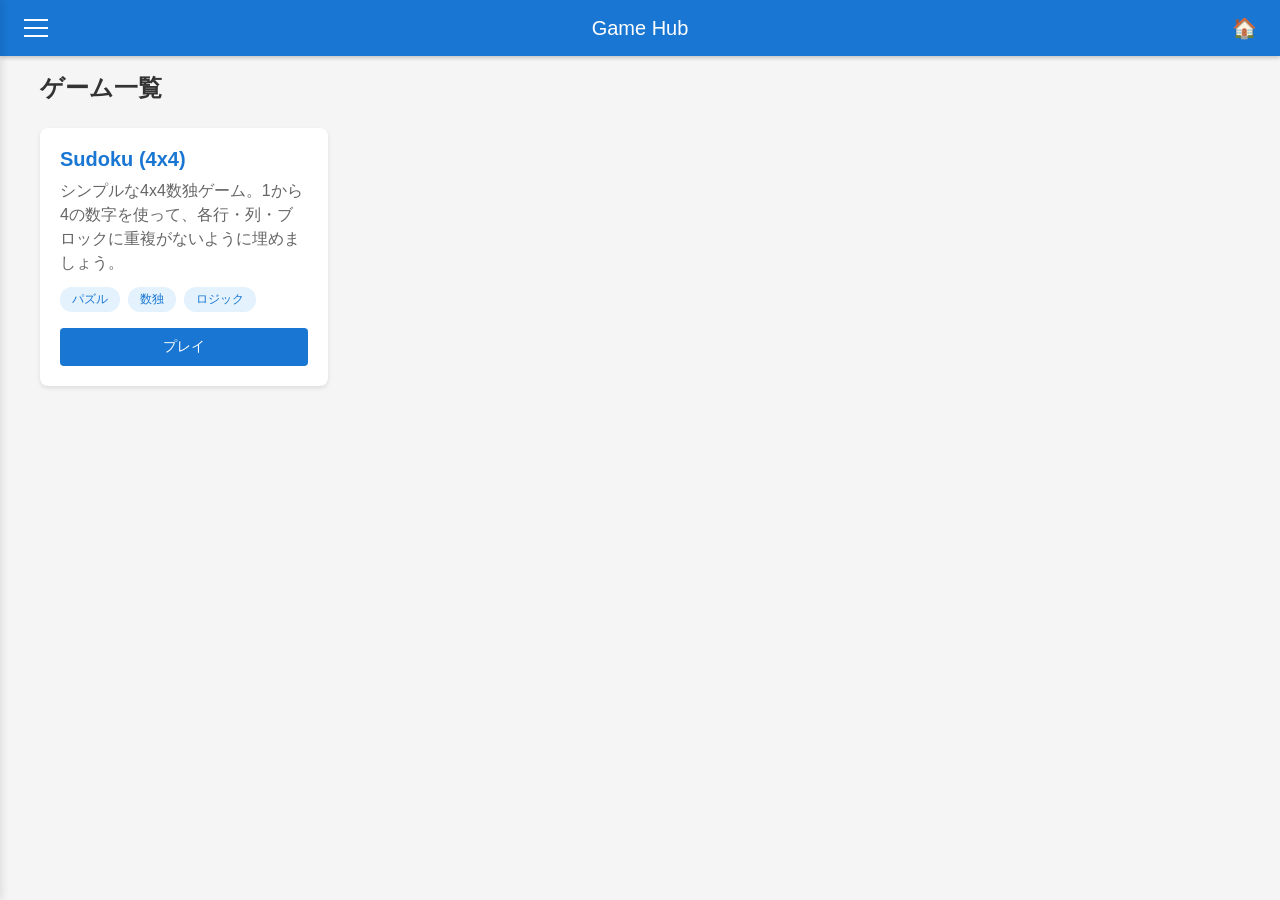
==== index.html @ f3b181ba "Add Game Hub infrastructure and Sudoku game Co-authored-by: HarekanaTakahashi <63778886+HarekanaTaka" ====
<!DOCTYPE html>
<html lang="ja">
<head>
    <meta charset="UTF-8">
    <meta name="viewport" content="width=device-width, initial-scale=1.0">
    <title>Game Hub</title>
    <link rel="stylesheet" href="assets/css/styles.css">
</head>
<body>
    <!-- App Bar -->
    <header class="app-bar">
        <button id="menu-btn" class="icon-btn" aria-label="メニュー">
            <span class="menu-icon"></span>
        </button>
        <h1 class="app-title">Game Hub</h1>
        <button id="home-btn" class="icon-btn" aria-label="ホームに戻る">🏠</button>
    </header>

    <!-- Side Bar -->
    <nav id="sidebar" class="sidebar" aria-hidden="true">
        <div class="sidebar-content">
            <h2>Menu</h2>
            <ul id="sidebar-menu" class="sidebar-menu">
                <li><a href="#/" data-nav="home">Home</a></li>
                <li class="divider"></li>
                <!-- Games will be inserted here -->
            </ul>
        </div>
    </nav>

    <!-- Overlay for sidebar -->
    <div id="sidebar-overlay" class="sidebar-overlay" aria-hidden="true"></div>

    <!-- Main Content -->
    <main id="main-content" class="main-content">
        <div id="view-container"></div>
    </main>

    <script type="module" src="assets/js/app.js"></script>
</body>
</html>
---- assets/css/styles.css ----
/* Reset and Base Styles */
* {
    margin: 0;
    padding: 0;
    box-sizing: border-box;
}

body {
    font-family: -apple-system, BlinkMacSystemFont, 'Segoe UI', Roboto, 'Helvetica Neue', Arial, sans-serif;
    background-color: #f5f5f5;
    color: #333;
    overflow-x: hidden;
}

/* App Bar */
.app-bar {
    position: fixed;
    top: 0;
    left: 0;
    right: 0;
    height: 56px;
    background-color: #1976d2;
    color: white;
    display: flex;
    align-items: center;
    padding: 0 16px;
    box-shadow: 0 2px 4px rgba(0,0,0,0.2);
    z-index: 1000;
}

.app-title {
    flex: 1;
    font-size: 20px;
    font-weight: 500;
    text-align: center;
}

.icon-btn {
    background: none;
    border: none;
    color: white;
    cursor: pointer;
    padding: 8px;
    border-radius: 50%;
    width: 40px;
    height: 40px;
    display: flex;
    align-items: center;
    justify-content: center;
    font-size: 20px;
    transition: background-color 0.2s;
}

.icon-btn:hover {
    background-color: rgba(255,255,255,0.1);
}

.icon-btn:focus {
    outline: 2px solid rgba(255,255,255,0.5);
    outline-offset: 2px;
}

.menu-icon {
    display: block;
    width: 24px;
    height: 2px;
    background-color: white;
    position: relative;
}

.menu-icon::before,
.menu-icon::after {
    content: '';
    display: block;
    width: 24px;
    height: 2px;
    background-color: white;
    position: absolute;
    left: 0;
}

.menu-icon::before {
    top: -8px;
}

.menu-icon::after {
    bottom: -8px;
}

/* Side Bar */
.sidebar {
    position: fixed;
    top: 0;
    left: 0;
    width: 280px;
    height: 100vh;
    background-color: white;
    box-shadow: 2px 0 8px rgba(0,0,0,0.1);
    transform: translateX(-100%);
    transition: transform 0.3s ease;
    z-index: 1100;
    overflow-y: auto;
}

.sidebar.open {
    transform: translateX(0);
}

.sidebar-content {
    padding: 80px 16px 16px;
}

.sidebar-content h2 {
    font-size: 18px;
    margin-bottom: 16px;
    color: #666;
}

.sidebar-menu {
    list-style: none;
}

.sidebar-menu li {
    margin-bottom: 4px;
}

.sidebar-menu li.divider {
    height: 1px;
    background-color: #e0e0e0;
    margin: 8px 0;
}

.sidebar-menu a {
    display: block;
    padding: 12px 16px;
    color: #333;
    text-decoration: none;
    border-radius: 4px;
    transition: background-color 0.2s;
}

.sidebar-menu a:hover {
    background-color: #f0f0f0;
}

.sidebar-menu a:focus {
    outline: 2px solid #1976d2;
    outline-offset: 2px;
}

.sidebar-menu a.active {
    background-color: #e3f2fd;
    color: #1976d2;
    font-weight: 500;
}

/* Sidebar Overlay */
.sidebar-overlay {
    position: fixed;
    top: 0;
    left: 0;
    width: 100%;
    height: 100%;
    background-color: rgba(0,0,0,0.5);
    opacity: 0;
    pointer-events: none;
    transition: opacity 0.3s ease;
    z-index: 1050;
}

.sidebar-overlay.visible {
    opacity: 1;
    pointer-events: auto;
}

/* Main Content */
.main-content {
    margin-top: 56px;
    padding: 16px;
    min-height: calc(100vh - 56px);
}

/* Home View */
.home-view {
    max-width: 1200px;
    margin: 0 auto;
}

.home-view h2 {
    font-size: 24px;
    margin-bottom: 24px;
    color: #333;
}

.game-grid {
    display: grid;
    grid-template-columns: repeat(auto-fill, minmax(280px, 1fr));
    gap: 16px;
}

.game-card {
    background: white;
    border-radius: 8px;
    padding: 20px;
    box-shadow: 0 2px 4px rgba(0,0,0,0.1);
    transition: box-shadow 0.2s, transform 0.2s;
}

.game-card:hover {
    box-shadow: 0 4px 8px rgba(0,0,0,0.15);
    transform: translateY(-2px);
}

.game-card h3 {
    font-size: 20px;
    margin-bottom: 8px;
    color: #1976d2;
}

.game-card p {
    color: #666;
    margin-bottom: 12px;
    line-height: 1.5;
}

.game-tags {
    display: flex;
    flex-wrap: wrap;
    gap: 8px;
    margin-bottom: 16px;
}

.game-tag {
    display: inline-block;
    padding: 4px 12px;
    background-color: #e3f2fd;
    color: #1976d2;
    border-radius: 12px;
    font-size: 12px;
}

.play-btn {
    background-color: #1976d2;
    color: white;
    border: none;
    padding: 10px 20px;
    border-radius: 4px;
    cursor: pointer;
    font-size: 14px;
    font-weight: 500;
    transition: background-color 0.2s;
    width: 100%;
}

.play-btn:hover {
    background-color: #1565c0;
}

.play-btn:focus {
    outline: 2px solid #1976d2;
    outline-offset: 2px;
}

/* Game View */
.game-view {
    width: 100%;
    height: calc(100vh - 88px);
}

.game-frame {
    width: 100%;
    height: 100%;
    border: none;
    border-radius: 8px;
    background: white;
}

/* Error View */
.error-view {
    max-width: 600px;
    margin: 40px auto;
    padding: 32px;
    background: white;
    border-radius: 8px;
    text-align: center;
    box-shadow: 0 2px 4px rgba(0,0,0,0.1);
}

.error-view h2 {
    font-size: 24px;
    margin-bottom: 16px;
    color: #d32f2f;
}

.error-view p {
    color: #666;
    margin-bottom: 24px;
    line-height: 1.5;
}

.error-view .home-link {
    display: inline-block;
    padding: 10px 24px;
    background-color: #1976d2;
    color: white;
    text-decoration: none;
    border-radius: 4px;
    transition: background-color 0.2s;
}

.error-view .home-link:hover {
    background-color: #1565c0;
}

/* Loading State */
.loading {
    text-align: center;
    padding: 40px;
    color: #666;
}

/* Responsive */
@media (max-width: 768px) {
    .sidebar {
        width: 240px;
    }
    
    .game-grid {
        grid-template-columns: 1fr;
    }
}
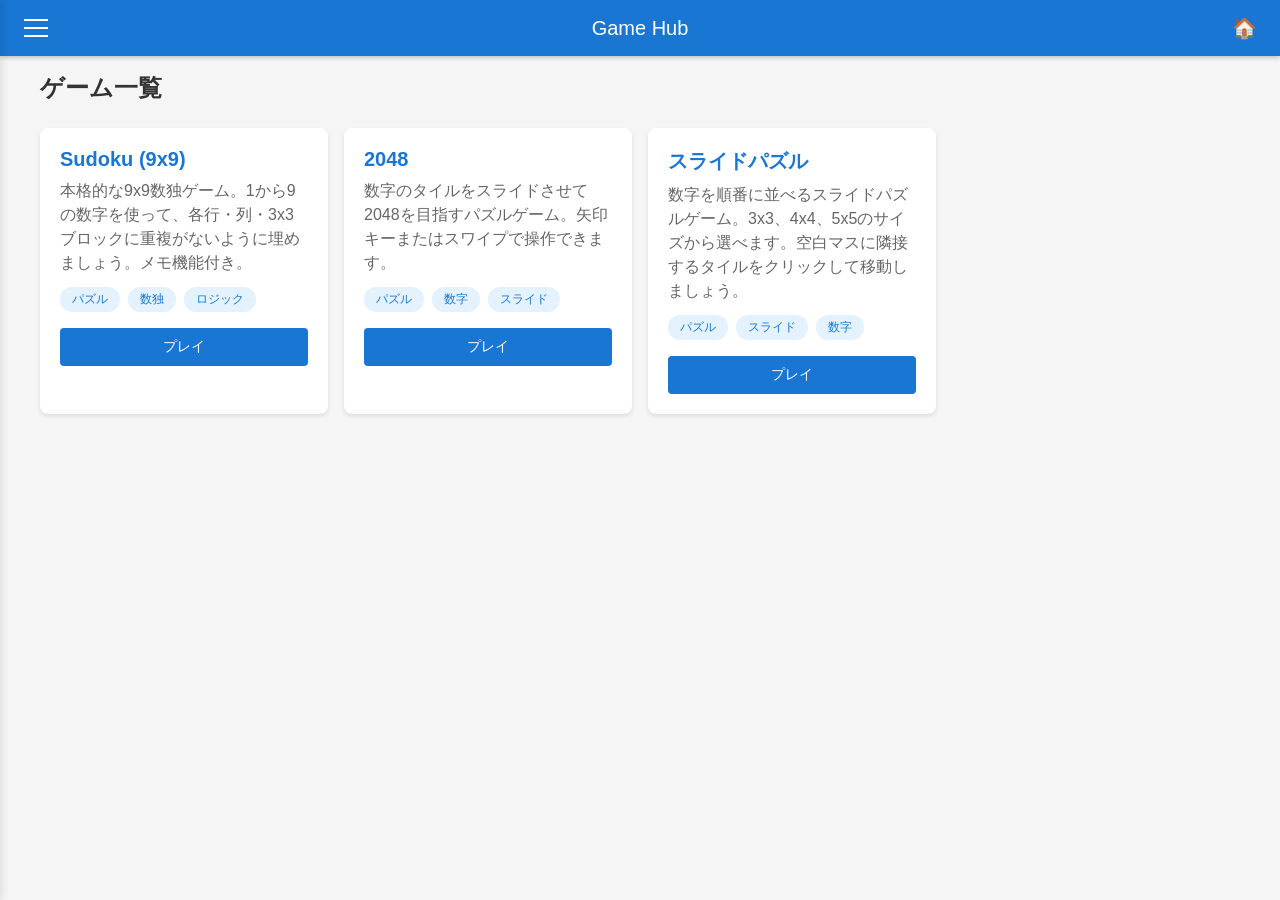
==== commit e4b12915: "Remove mobile/responsive design - Change to PC-only environment Co-authored-by: HarekanaTakahashi <6" ====
--- a/index.html
+++ b/index.html
@@ -2,7 +2,6 @@
 <html lang="ja">
 <head>
     <meta charset="UTF-8">
-    <meta name="viewport" content="width=device-width, initial-scale=1.0">
     <title>Game Hub</title>
     <link rel="stylesheet" href="assets/css/styles.css">
 </head>
--- a/assets/css/styles.css
+++ b/assets/css/styles.css
@@ -318,14 +318,3 @@
     padding: 40px;
     color: #666;
 }
-
-/* Responsive */
-@media (max-width: 768px) {
-    .sidebar {
-        width: 240px;
-    }
-    
-    .game-grid {
-        grid-template-columns: 1fr;
-    }
-}
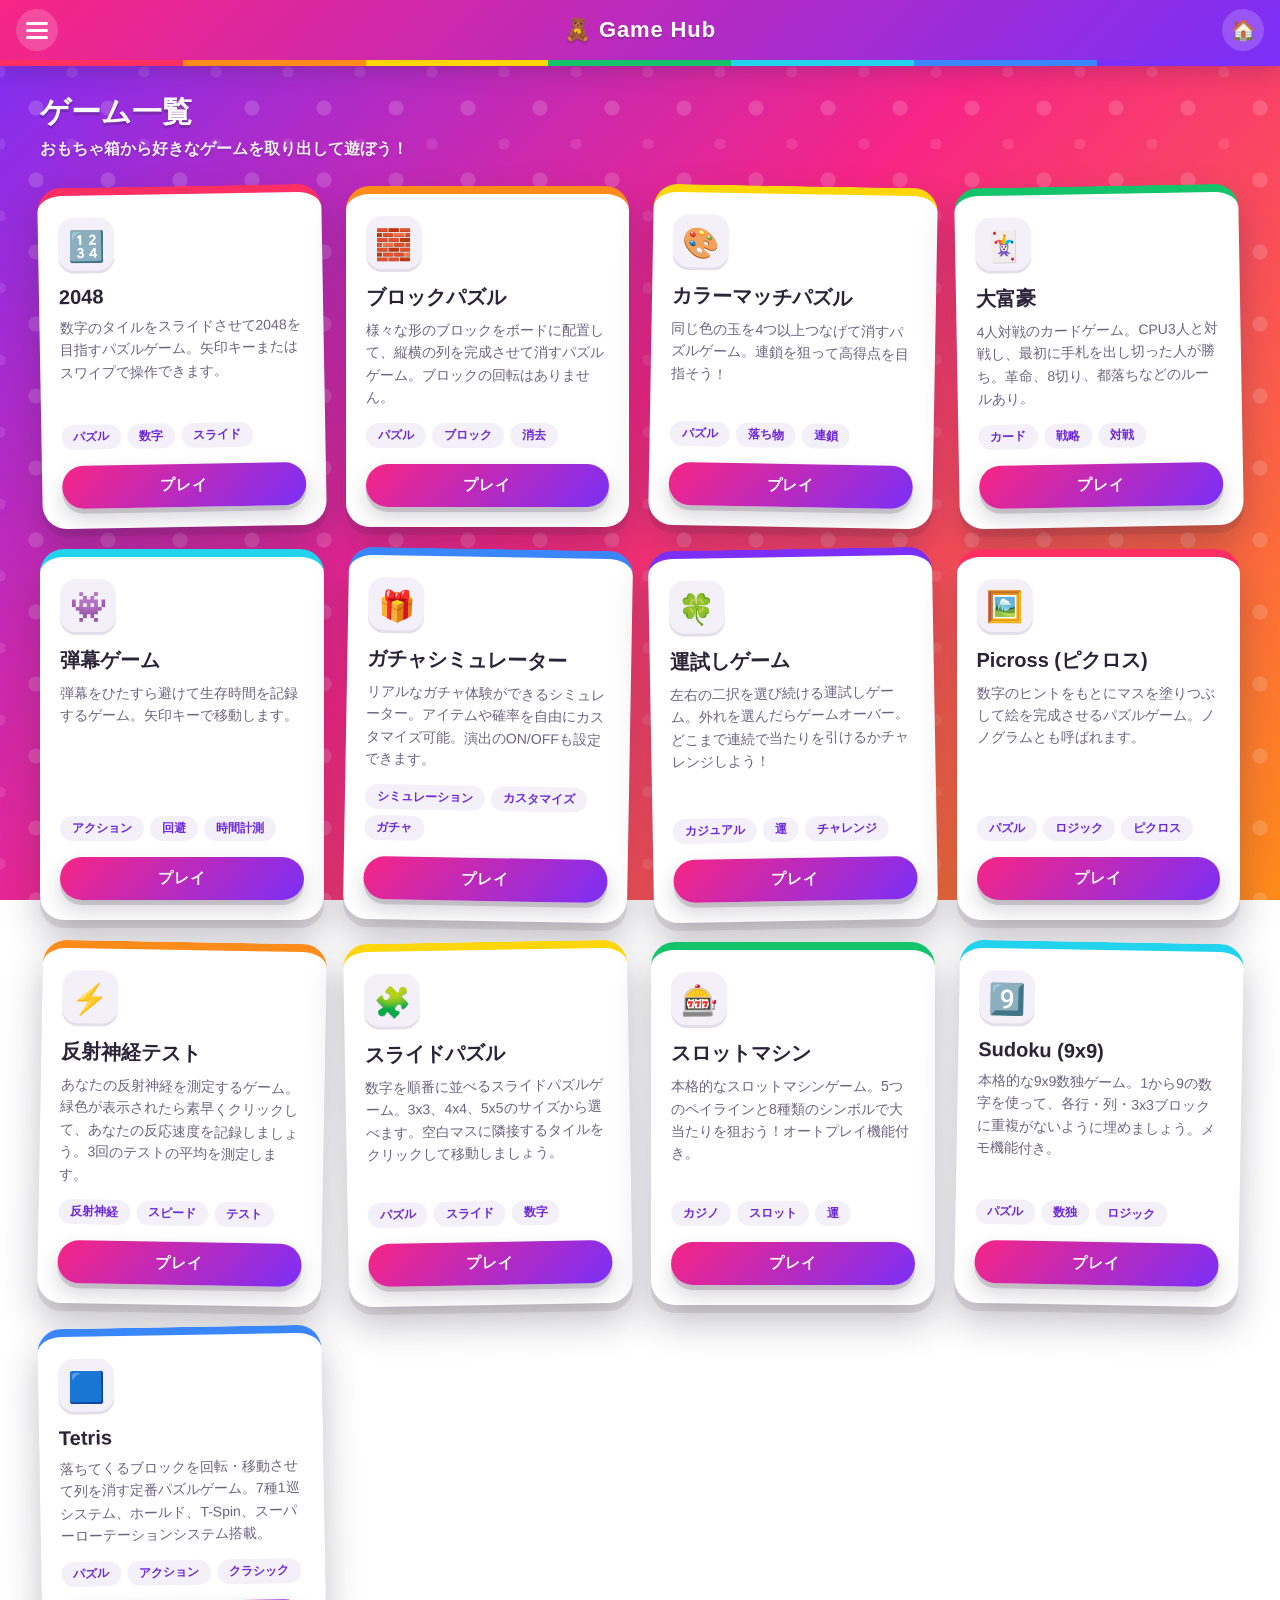
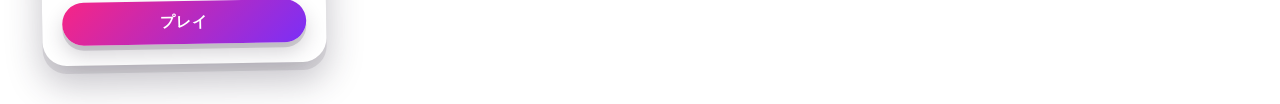
==== commit 5ff262bd: "upgrade" ====
--- a/index.html
+++ b/index.html
@@ -2,13 +2,15 @@
 <html lang="ja">
 <head>
     <meta charset="UTF-8">
+    <meta name="viewport" content="width=device-width, initial-scale=1.0">
     <title>Game Hub</title>
+    <link rel="stylesheet" href="assets/css/theme.css">
     <link rel="stylesheet" href="assets/css/styles.css">
 </head>
 <body>
     <!-- App Bar -->
     <header class="app-bar">
-        <button id="menu-btn" class="icon-btn" aria-label="メニュー">
+        <button id="menu-btn" class="icon-btn" aria-label="メニュー" aria-expanded="false" aria-controls="sidebar">
             <span class="menu-icon"></span>
         </button>
         <h1 class="app-title">Game Hub</h1>
@@ -20,7 +22,7 @@
         <div class="sidebar-content">
             <h2>Menu</h2>
             <ul id="sidebar-menu" class="sidebar-menu">
-                <li><a href="#/" data-nav="home">Home</a></li>
+                <li><a href="#/" data-nav="home"><span class="nav-icon" aria-hidden="true">🏠</span>Home</a></li>
                 <li class="divider"></li>
                 <!-- Games will be inserted here -->
             </ul>
--- a/assets/css/theme.css
+++ b/assets/css/theme.css
@@ -0,0 +1,130 @@
+/* =========================================================
+   Game Hub 共通テーマ「おもちゃ箱」
+   ---------------------------------------------------------
+   ハブと各ゲームで共有するデザイントークン。
+   各ゲームの CSS より先に読み込むこと。
+   ========================================================= */
+
+:root {
+    /* --- ビビッドカラーパレット（おもちゃの色） --- */
+    --tb-red: #ff2e63;
+    --tb-orange: #ff8c1a;
+    --tb-yellow: #ffd60a;
+    --tb-lime: #a3e635;
+    --tb-green: #14c46a;
+    --tb-teal: #06d6a0;
+    --tb-cyan: #22d3ee;
+    --tb-blue: #3a86ff;
+    --tb-violet: #7b2ff7;
+    --tb-magenta: #f72585;
+    --tb-pink: #ff5ea8;
+
+    /* --- 文字に使える濃いめのビビッド（白背景でコントラスト 4.5:1 以上） --- */
+    --tb-ink-red: #d90429;
+    --tb-ink-orange: #c2410c;
+    --tb-ink-green: #047857;
+    --tb-ink-blue: #1668e3;
+    --tb-ink-violet: #6d28d9;
+    --tb-ink-magenta: #c2185b;
+
+    /* --- ブランドカラー（旧 #667eea / #764ba2 の置き換え先） --- */
+    --tb-primary: #e5127d;
+    --tb-primary-rgb: 229, 18, 125;
+    --tb-primary-deep: #7b2ff7;
+    --tb-primary-deep-rgb: 123, 47, 247;
+    --tb-grad-primary: linear-gradient(135deg, #f72585 0%, #7b2ff7 100%);
+    --tb-grad-candy: linear-gradient(135deg, #ffd60a 0%, #ff8c1a 45%, #ff2e63 100%);
+    /* 白抜き文字を載せる強調ボタン用（薄いピンクよりコントラストを確保） */
+    --tb-grad-hot: linear-gradient(135deg, #d90429 0%, #f72585 100%);
+    --tb-grad-mint: linear-gradient(135deg, #22d3ee 0%, #14c46a 100%);
+
+    /* --- 背景（おもちゃ箱の中：水玉模様つきビビッドグラデーション） --- */
+    --tb-bg:
+        radial-gradient(circle at 50% 50%, rgba(255, 255, 255, 0.16) 0 7px, transparent 8px)
+            0 0 / 72px 72px,
+        radial-gradient(circle at 50% 50%, rgba(255, 255, 255, 0.10) 0 5px, transparent 6px)
+            36px 36px / 72px 72px,
+        linear-gradient(135deg, #7b2ff7 0%, #f72585 48%, #ff8c1a 100%);
+
+    /* --- サーフェス --- */
+    --tb-surface: #ffffff;
+    --tb-surface-soft: #fff8fb;
+    --tb-surface-sunken: #f3f0fa;
+    --tb-border: #ece6f7;
+
+    /* --- テキスト --- */
+    --tb-text: #2b2338;
+    --tb-text-muted: #6b6480;
+    --tb-text-on-primary: #ffffff;
+
+    /* --- 角丸（おもちゃらしくぽってりと） --- */
+    --tb-radius-sm: 8px;
+    --tb-radius-md: 16px;
+    --tb-radius-lg: 24px;
+    --tb-radius-pill: 999px;
+
+    /* --- 影（プラスチックのブロックのような立体感） --- */
+    --tb-shadow-panel: 0 8px 0 rgba(43, 35, 56, 0.10), 0 18px 36px rgba(43, 35, 56, 0.28);
+    --tb-shadow-raised: 0 5px 0 rgba(43, 35, 56, 0.16), 0 10px 20px rgba(43, 35, 56, 0.20);
+    --tb-shadow-soft: 0 6px 18px rgba(43, 35, 56, 0.16);
+    --tb-shadow-glow: 0 6px 20px rgba(var(--tb-primary-rgb), 0.45);
+
+    /* --- タイポグラフィ --- */
+    --tb-font: 'Hiragino Maru Gothic ProN', 'Segoe UI', -apple-system, BlinkMacSystemFont,
+        Roboto, 'Yu Gothic UI', 'Meiryo', 'Helvetica Neue', Arial, sans-serif;
+
+    /* --- モーション --- */
+    --tb-ease-bounce: cubic-bezier(0.34, 1.56, 0.64, 1);
+    --tb-transition: 0.2s var(--tb-ease-bounce);
+
+    /* --- レイアウト --- */
+    --tb-appbar-height: 60px;
+    --tb-sidebar-width: 280px;
+}
+
+/* =========================================================
+   共通コンポーネント（各ゲームの CSS で上書き可能）
+   ========================================================= */
+
+/* ゲーム画面の 3 パネルレイアウト */
+.side-panel {
+    background: var(--tb-surface);
+    border-radius: var(--tb-radius-lg);
+    box-shadow: var(--tb-shadow-panel);
+}
+
+.side-panel h1,
+.side-panel h2,
+.side-panel h3 {
+    letter-spacing: 0.02em;
+}
+
+/* キー表示 */
+.key {
+    background: var(--tb-grad-primary);
+    color: var(--tb-text-on-primary);
+    border-radius: var(--tb-radius-sm);
+    font-weight: 700;
+    box-shadow: 0 2px 0 rgba(43, 35, 56, 0.25);
+}
+
+/* ボタンの押し込み感（おもちゃのボタンのように沈む） */
+.side-panel button:active:not(:disabled) {
+    transform: translateY(2px);
+}
+
+/* フォーカスリング（キーボード操作の可視化） */
+:focus-visible {
+    outline: 3px solid var(--tb-yellow);
+    outline-offset: 2px;
+}
+
+@media (prefers-reduced-motion: reduce) {
+    *,
+    *::before,
+    *::after {
+        animation-duration: 0.01ms !important;
+        animation-iteration-count: 1 !important;
+        transition-duration: 0.01ms !important;
+    }
+}
--- a/assets/css/styles.css
+++ b/assets/css/styles.css
@@ -1,4 +1,8 @@
-/* Reset and Base Styles */
+/* =========================================================
+   Game Hub アプリのスタイル
+   デザイントークンは assets/css/theme.css を参照
+   ========================================================= */
+
 * {
     margin: 0;
     padding: 0;
@@ -6,65 +10,97 @@
 }
 
 body {
-    font-family: -apple-system, BlinkMacSystemFont, 'Segoe UI', Roboto, 'Helvetica Neue', Arial, sans-serif;
-    background-color: #f5f5f5;
-    color: #333;
+    font-family: var(--tb-font);
+    background: var(--tb-bg);
+    background-attachment: fixed;
+    color: var(--tb-text);
     overflow-x: hidden;
-}
-
-/* App Bar */
+    min-height: 100vh;
+}
+
+/* =========================
+   App Bar
+   ========================= */
 .app-bar {
     position: fixed;
     top: 0;
     left: 0;
     right: 0;
-    height: 56px;
-    background-color: #1976d2;
-    color: white;
+    height: var(--tb-appbar-height);
+    background: var(--tb-grad-primary);
+    color: #fff;
     display: flex;
     align-items: center;
+    gap: 8px;
     padding: 0 16px;
-    box-shadow: 0 2px 4px rgba(0,0,0,0.2);
+    box-shadow: 0 4px 0 rgba(43, 35, 56, 0.18), 0 10px 24px rgba(43, 35, 56, 0.25);
     z-index: 1000;
+}
+
+/* おもちゃ箱のフタのカラフルなライン */
+.app-bar::after {
+    content: '';
+    position: absolute;
+    left: 0;
+    right: 0;
+    bottom: -6px;
+    height: 6px;
+    background: linear-gradient(
+        90deg,
+        var(--tb-red) 0 14.28%,
+        var(--tb-orange) 14.28% 28.56%,
+        var(--tb-yellow) 28.56% 42.84%,
+        var(--tb-green) 42.84% 57.12%,
+        var(--tb-cyan) 57.12% 71.4%,
+        var(--tb-blue) 71.4% 85.68%,
+        var(--tb-violet) 85.68% 100%
+    );
 }
 
 .app-title {
     flex: 1;
-    font-size: 20px;
-    font-weight: 500;
+    font-size: 22px;
+    font-weight: 800;
     text-align: center;
+    letter-spacing: 0.04em;
+    text-shadow: 0 2px 0 rgba(43, 35, 56, 0.25);
+}
+
+.app-title::before {
+    content: '🧸 ';
 }
 
 .icon-btn {
-    background: none;
+    background: rgba(255, 255, 255, 0.18);
     border: none;
-    color: white;
+    color: #fff;
     cursor: pointer;
     padding: 8px;
-    border-radius: 50%;
-    width: 40px;
-    height: 40px;
+    border-radius: var(--tb-radius-pill);
+    width: 42px;
+    height: 42px;
     display: flex;
     align-items: center;
     justify-content: center;
     font-size: 20px;
-    transition: background-color 0.2s;
+    transition: background-color var(--tb-transition), transform var(--tb-transition);
 }
 
 .icon-btn:hover {
-    background-color: rgba(255,255,255,0.1);
-}
-
-.icon-btn:focus {
-    outline: 2px solid rgba(255,255,255,0.5);
-    outline-offset: 2px;
+    background-color: rgba(255, 255, 255, 0.34);
+    transform: scale(1.08);
+}
+
+.icon-btn:active {
+    transform: scale(0.94);
 }
 
 .menu-icon {
     display: block;
-    width: 24px;
-    height: 2px;
-    background-color: white;
+    width: 22px;
+    height: 3px;
+    border-radius: 2px;
+    background-color: #fff;
     position: relative;
 }
 
@@ -72,48 +108,60 @@
 .menu-icon::after {
     content: '';
     display: block;
-    width: 24px;
-    height: 2px;
-    background-color: white;
+    width: 22px;
+    height: 3px;
+    border-radius: 2px;
+    background-color: #fff;
     position: absolute;
     left: 0;
 }
 
 .menu-icon::before {
-    top: -8px;
+    top: -7px;
 }
 
 .menu-icon::after {
-    bottom: -8px;
-}
-
-/* Side Bar */
+    bottom: -7px;
+}
+
+/* =========================
+   Side Bar
+   ========================= */
 .sidebar {
     position: fixed;
     top: 0;
     left: 0;
-    width: 280px;
+    width: var(--tb-sidebar-width);
     height: 100vh;
-    background-color: white;
-    box-shadow: 2px 0 8px rgba(0,0,0,0.1);
+    background: var(--tb-surface);
+    border-right: 4px solid rgba(var(--tb-primary-deep-rgb), 0.15);
+    box-shadow: 6px 0 24px rgba(43, 35, 56, 0.25);
     transform: translateX(-100%);
-    transition: transform 0.3s ease;
+    /* 閉じているときはフォーカスを受け取らないように非表示にする。
+       visibility はスライドアウト完了後に切り替える（開くときは即時） */
+    visibility: hidden;
+    transition: transform 0.3s var(--tb-ease-bounce), visibility 0s linear 0.3s;
     z-index: 1100;
     overflow-y: auto;
 }
 
 .sidebar.open {
     transform: translateX(0);
+    visibility: visible;
+    transition: transform 0.3s var(--tb-ease-bounce), visibility 0s;
 }
 
 .sidebar-content {
-    padding: 80px 16px 16px;
+    padding: calc(var(--tb-appbar-height) + 28px) 16px 24px;
 }
 
 .sidebar-content h2 {
-    font-size: 18px;
-    margin-bottom: 16px;
-    color: #666;
+    font-size: 15px;
+    font-weight: 800;
+    letter-spacing: 0.14em;
+    text-transform: uppercase;
+    margin-bottom: 14px;
+    color: var(--tb-primary);
 }
 
 .sidebar-menu {
@@ -121,47 +169,49 @@
 }
 
 .sidebar-menu li {
-    margin-bottom: 4px;
+    margin-bottom: 6px;
 }
 
 .sidebar-menu li.divider {
-    height: 1px;
-    background-color: #e0e0e0;
-    margin: 8px 0;
+    height: 3px;
+    border-radius: 2px;
+    background: var(--tb-grad-candy);
+    margin: 14px 0;
 }
 
 .sidebar-menu a {
-    display: block;
-    padding: 12px 16px;
-    color: #333;
+    display: flex;
+    align-items: center;
+    gap: 10px;
+    padding: 11px 14px;
+    color: var(--tb-text);
+    font-weight: 700;
     text-decoration: none;
-    border-radius: 4px;
-    transition: background-color 0.2s;
+    border-radius: var(--tb-radius-md);
+    transition: background-color var(--tb-transition), transform var(--tb-transition);
 }
 
 .sidebar-menu a:hover {
-    background-color: #f0f0f0;
-}
-
-.sidebar-menu a:focus {
-    outline: 2px solid #1976d2;
-    outline-offset: 2px;
+    background-color: var(--tb-surface-sunken);
+    transform: translateX(4px);
 }
 
 .sidebar-menu a.active {
-    background-color: #e3f2fd;
-    color: #1976d2;
-    font-weight: 500;
+    background: var(--tb-grad-primary);
+    color: var(--tb-text-on-primary);
+    box-shadow: var(--tb-shadow-raised);
+}
+
+.sidebar-menu .nav-icon {
+    font-size: 20px;
+    line-height: 1;
 }
 
 /* Sidebar Overlay */
 .sidebar-overlay {
     position: fixed;
-    top: 0;
-    left: 0;
-    width: 100%;
-    height: 100%;
-    background-color: rgba(0,0,0,0.5);
+    inset: 0;
+    background-color: rgba(43, 35, 56, 0.55);
     opacity: 0;
     pointer-events: none;
     transition: opacity 0.3s ease;
@@ -173,148 +223,216 @@
     pointer-events: auto;
 }
 
-/* Main Content */
+/* =========================
+   Main Content
+   ========================= */
 .main-content {
-    margin-top: 56px;
-    padding: 16px;
-    min-height: calc(100vh - 56px);
-}
-
-/* Home View */
+    margin-top: var(--tb-appbar-height);
+    padding: 32px 20px 40px;
+    min-height: calc(100vh - var(--tb-appbar-height));
+}
+
+/* =========================
+   Home View
+   ========================= */
 .home-view {
     max-width: 1200px;
     margin: 0 auto;
 }
 
 .home-view h2 {
-    font-size: 24px;
-    margin-bottom: 24px;
-    color: #333;
+    font-size: 30px;
+    font-weight: 800;
+    margin-bottom: 6px;
+    color: #fff;
+    text-shadow: 0 3px 0 rgba(43, 35, 56, 0.28);
+}
+
+.home-lead {
+    color: rgba(255, 255, 255, 0.92);
+    font-weight: 600;
+    margin-bottom: 26px;
+    text-shadow: 0 1px 2px rgba(43, 35, 56, 0.3);
 }
 
 .game-grid {
     display: grid;
-    grid-template-columns: repeat(auto-fill, minmax(280px, 1fr));
-    gap: 16px;
-}
-
+    grid-template-columns: repeat(auto-fill, minmax(260px, 1fr));
+    gap: 22px;
+}
+
+/* おもちゃ箱に入ったおもちゃのようにカードを並べる */
 .game-card {
-    background: white;
-    border-radius: 8px;
-    padding: 20px;
-    box-shadow: 0 2px 4px rgba(0,0,0,0.1);
-    transition: box-shadow 0.2s, transform 0.2s;
+    position: relative;
+    display: flex;
+    flex-direction: column;
+    background: var(--tb-surface);
+    border-radius: var(--tb-radius-lg);
+    padding: 22px 20px 20px;
+    box-shadow: var(--tb-shadow-panel);
+    border-top: 8px solid var(--card-accent, var(--tb-primary));
+    transition: transform var(--tb-transition), box-shadow var(--tb-transition);
+}
+
+.game-card:nth-child(3n + 1) {
+    transform: rotate(-1deg);
+}
+
+.game-card:nth-child(3n) {
+    transform: rotate(1deg);
 }
 
 .game-card:hover {
-    box-shadow: 0 4px 8px rgba(0,0,0,0.15);
-    transform: translateY(-2px);
+    transform: rotate(0deg) translateY(-6px);
+    box-shadow: 0 12px 0 rgba(43, 35, 56, 0.12), 0 22px 44px rgba(43, 35, 56, 0.32);
+}
+
+/* カードごとに色を変えて「おもちゃ箱」らしく */
+.game-card:nth-child(7n + 1) { --card-accent: var(--tb-red); }
+.game-card:nth-child(7n + 2) { --card-accent: var(--tb-orange); }
+.game-card:nth-child(7n + 3) { --card-accent: var(--tb-yellow); }
+.game-card:nth-child(7n + 4) { --card-accent: var(--tb-green); }
+.game-card:nth-child(7n + 5) { --card-accent: var(--tb-cyan); }
+.game-card:nth-child(7n + 6) { --card-accent: var(--tb-blue); }
+.game-card:nth-child(7n + 7) { --card-accent: var(--tb-violet); }
+
+.game-card-icon {
+    width: 56px;
+    height: 56px;
+    display: flex;
+    align-items: center;
+    justify-content: center;
+    font-size: 30px;
+    border-radius: var(--tb-radius-md);
+    background: var(--tb-surface-sunken);
+    box-shadow: inset 0 -3px 0 rgba(43, 35, 56, 0.08);
+    margin-bottom: 12px;
 }
 
 .game-card h3 {
     font-size: 20px;
+    font-weight: 800;
     margin-bottom: 8px;
-    color: #1976d2;
+    color: var(--tb-text);
 }
 
 .game-card p {
-    color: #666;
-    margin-bottom: 12px;
-    line-height: 1.5;
+    color: var(--tb-text-muted);
+    font-size: 14px;
+    margin-bottom: 14px;
+    line-height: 1.6;
+    flex: 1;
 }
 
 .game-tags {
     display: flex;
     flex-wrap: wrap;
-    gap: 8px;
+    gap: 6px;
     margin-bottom: 16px;
 }
 
 .game-tag {
     display: inline-block;
     padding: 4px 12px;
-    background-color: #e3f2fd;
-    color: #1976d2;
-    border-radius: 12px;
+    background-color: var(--tb-surface-sunken);
+    color: var(--tb-ink-violet);
+    border-radius: var(--tb-radius-pill);
     font-size: 12px;
+    font-weight: 700;
 }
 
 .play-btn {
-    background-color: #1976d2;
-    color: white;
+    background: var(--tb-grad-primary);
+    color: var(--tb-text-on-primary);
     border: none;
-    padding: 10px 20px;
-    border-radius: 4px;
+    padding: 12px 20px;
+    border-radius: var(--tb-radius-pill);
     cursor: pointer;
-    font-size: 14px;
-    font-weight: 500;
-    transition: background-color 0.2s;
-    width: 100%;
+    font-size: 15px;
+    font-weight: 800;
+    letter-spacing: 0.06em;
+    font-family: inherit;
+    box-shadow: var(--tb-shadow-raised);
+    transition: transform var(--tb-transition), box-shadow var(--tb-transition);
 }
 
 .play-btn:hover {
-    background-color: #1565c0;
-}
-
-.play-btn:focus {
-    outline: 2px solid #1976d2;
-    outline-offset: 2px;
-}
-
-/* Game View */
+    transform: translateY(-2px);
+    box-shadow: 0 8px 0 rgba(43, 35, 56, 0.16), 0 14px 24px rgba(43, 35, 56, 0.24);
+}
+
+.play-btn:active {
+    transform: translateY(3px);
+    box-shadow: 0 2px 0 rgba(43, 35, 56, 0.16);
+}
+
+/* =========================
+   Game View
+   ========================= */
 .game-view {
     width: 100%;
-    height: calc(100vh - 88px);
+    height: calc(100vh - var(--tb-appbar-height) - 40px);
 }
 
 .game-frame {
     width: 100%;
     height: 100%;
     border: none;
-    border-radius: 8px;
-    background: white;
-}
-
-/* Error View */
+    border-radius: var(--tb-radius-lg);
+    background: var(--tb-surface);
+    box-shadow: var(--tb-shadow-panel);
+}
+
+/* =========================
+   Error / Empty State
+   ========================= */
 .error-view {
     max-width: 600px;
     margin: 40px auto;
-    padding: 32px;
-    background: white;
-    border-radius: 8px;
+    padding: 36px 32px;
+    background: var(--tb-surface);
+    border-radius: var(--tb-radius-lg);
     text-align: center;
-    box-shadow: 0 2px 4px rgba(0,0,0,0.1);
+    box-shadow: var(--tb-shadow-panel);
+    border-top: 8px solid var(--tb-red);
 }
 
 .error-view h2 {
     font-size: 24px;
+    font-weight: 800;
     margin-bottom: 16px;
-    color: #d32f2f;
+    color: var(--tb-ink-red);
 }
 
 .error-view p {
-    color: #666;
+    color: var(--tb-text-muted);
     margin-bottom: 24px;
-    line-height: 1.5;
+    line-height: 1.6;
 }
 
 .error-view .home-link {
     display: inline-block;
-    padding: 10px 24px;
-    background-color: #1976d2;
-    color: white;
+    padding: 12px 26px;
+    background: var(--tb-grad-primary);
+    color: var(--tb-text-on-primary);
     text-decoration: none;
-    border-radius: 4px;
-    transition: background-color 0.2s;
+    font-weight: 800;
+    border-radius: var(--tb-radius-pill);
+    box-shadow: var(--tb-shadow-raised);
+    transition: transform var(--tb-transition);
 }
 
 .error-view .home-link:hover {
-    background-color: #1565c0;
-}
-
-/* Loading State */
+    transform: translateY(-2px);
+}
+
+/* Loading / Empty State */
 .loading {
     text-align: center;
-    padding: 40px;
-    color: #666;
-}
+    padding: 48px 24px;
+    background: var(--tb-surface);
+    border-radius: var(--tb-radius-lg);
+    box-shadow: var(--tb-shadow-panel);
+    color: var(--tb-text-muted);
+    font-weight: 700;
+}
